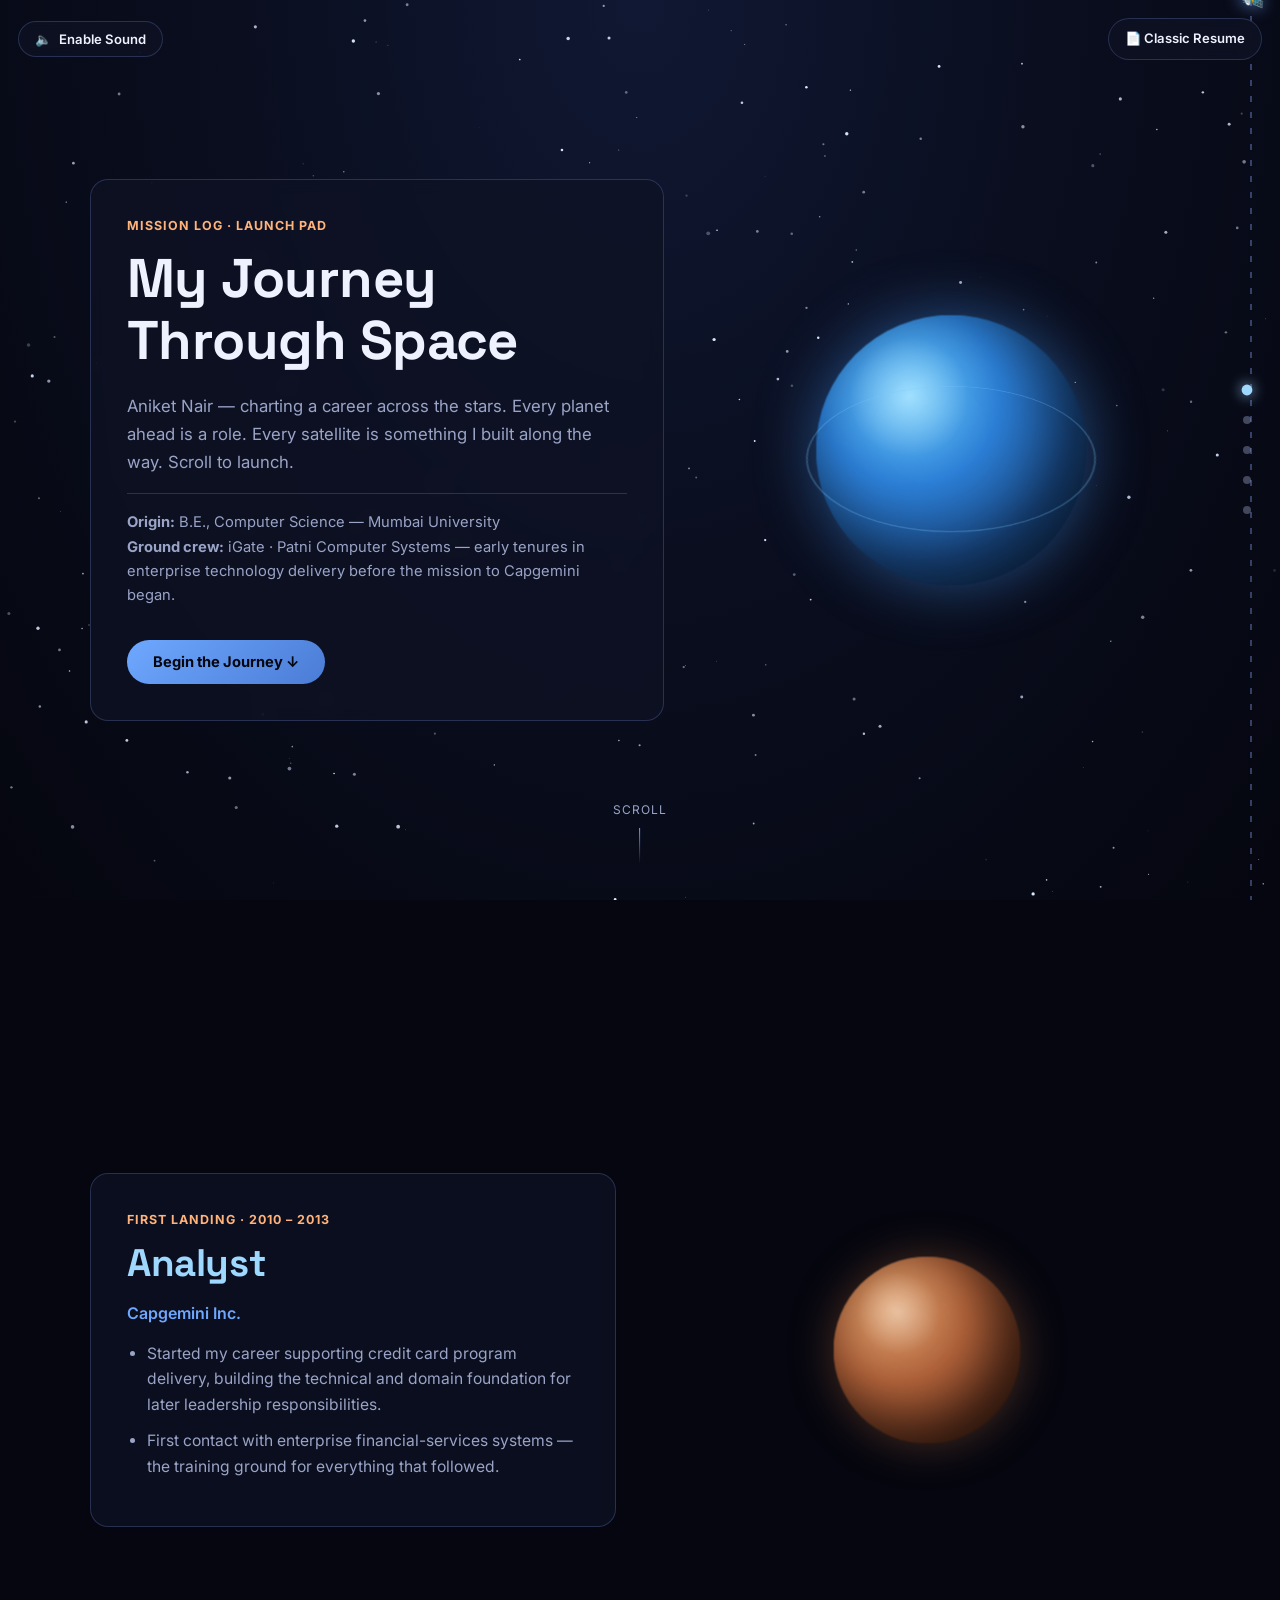
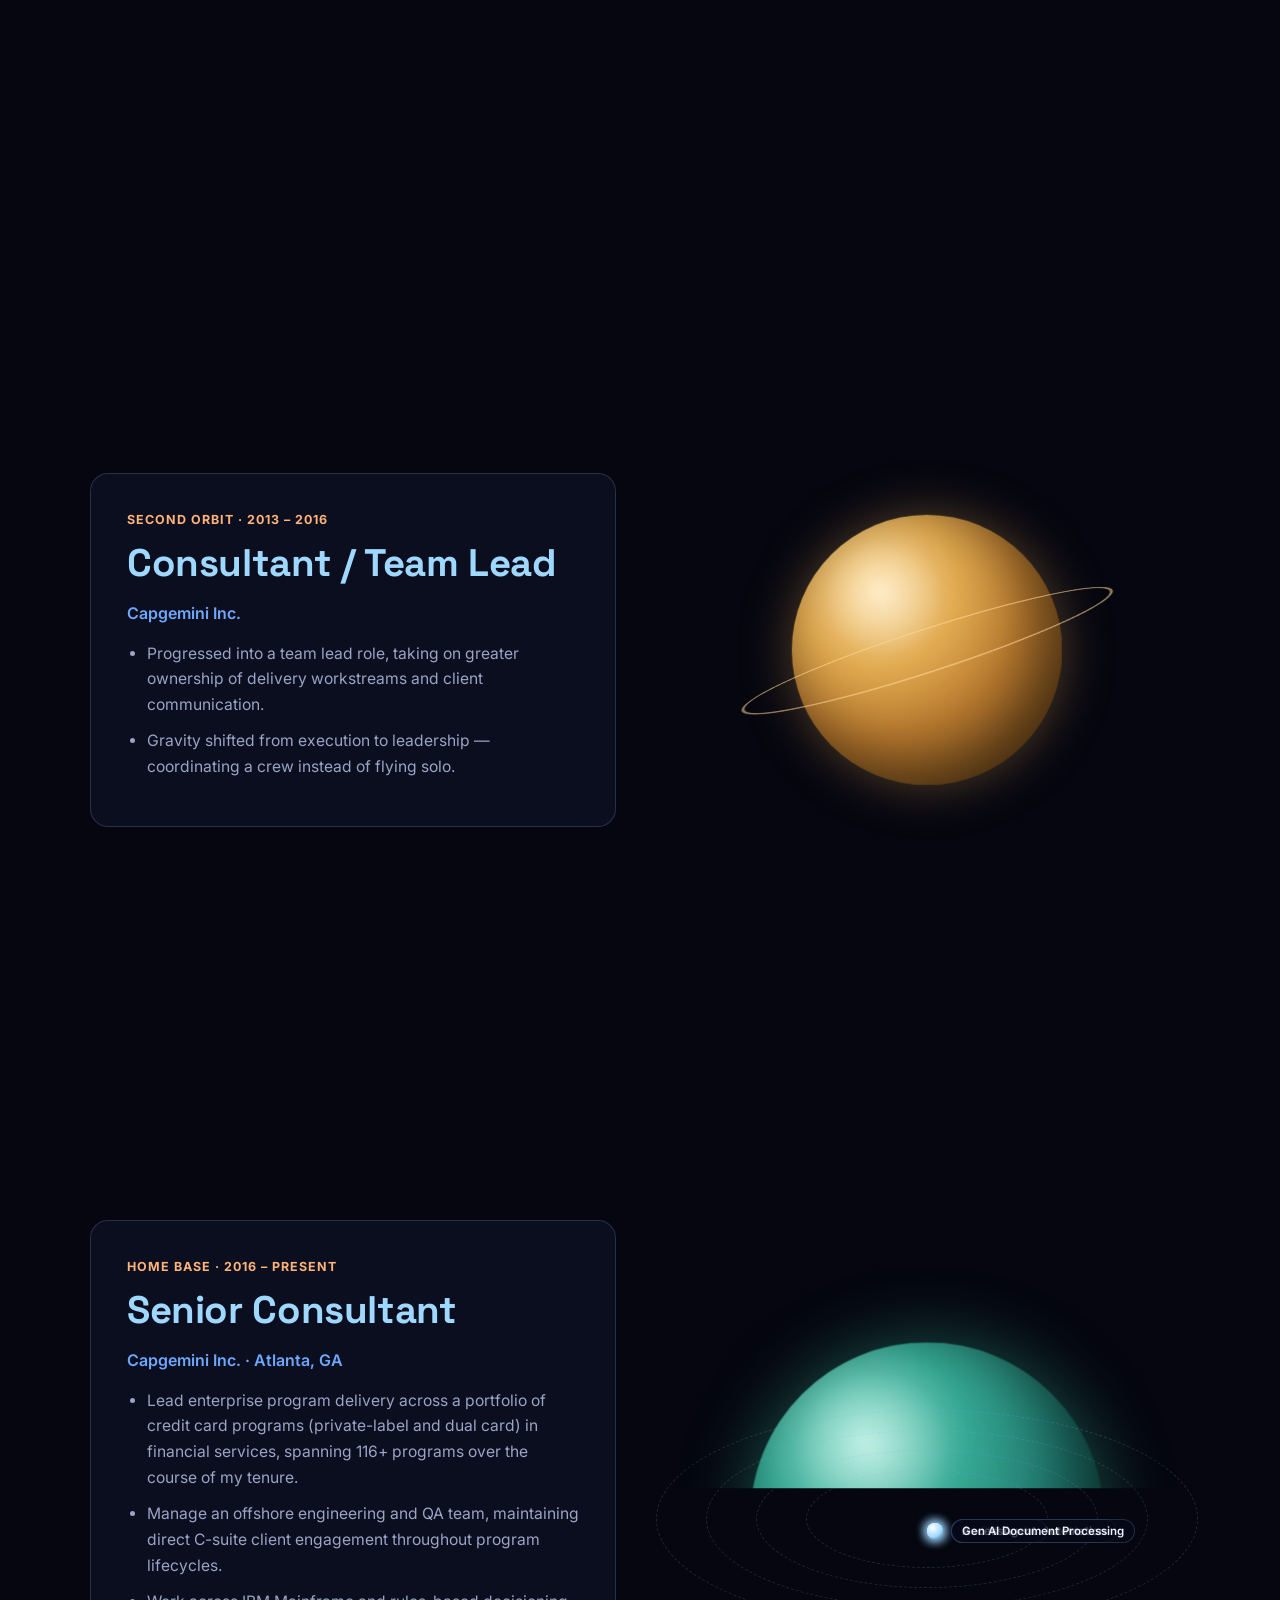
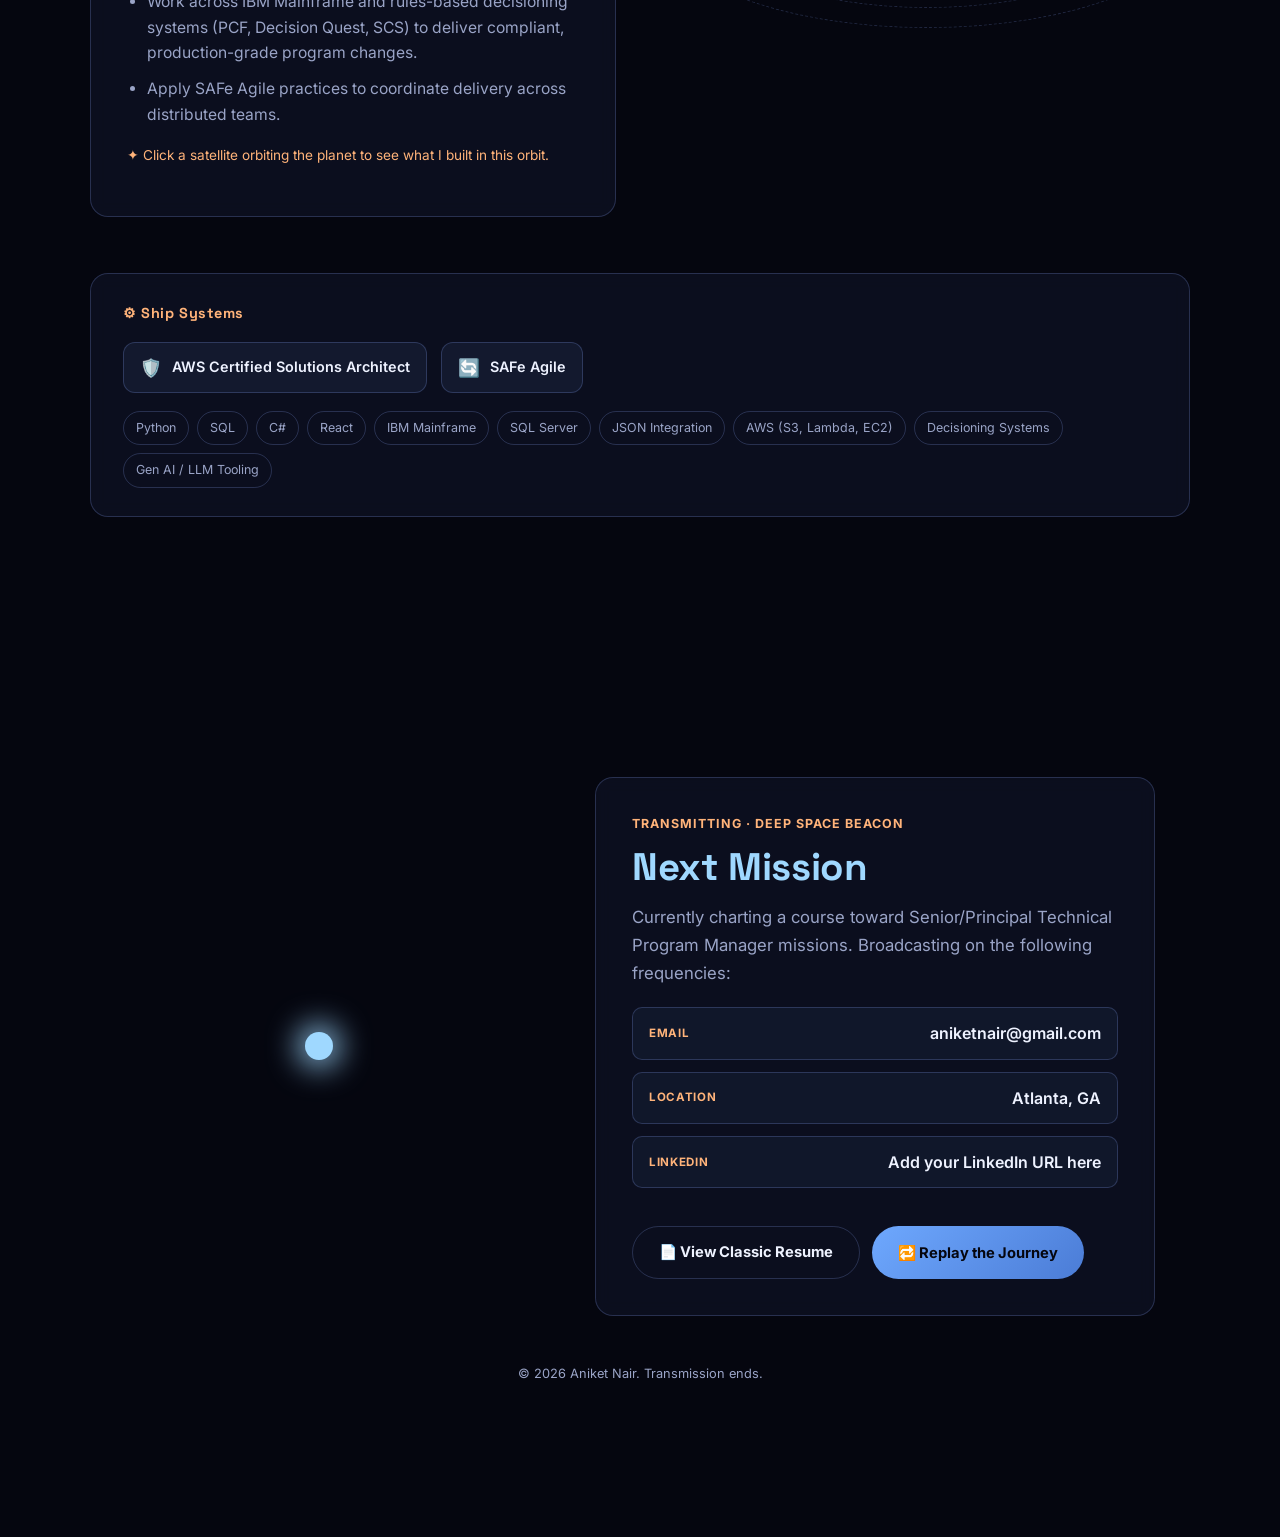
==== index.html @ 4efb464c "Initial commit: career website (space journey + classic resume)" ====
<!doctype html>
<html lang="en">
<head>
  <meta charset="UTF-8" />
  <meta name="viewport" content="width=device-width, initial-scale=1.0" />
  <title>Aniket Nair — A Journey Through Space</title>
  <meta name="description" content="Aniket Nair's career, told as a journey through space — Earth to Senior Consultant, with career highlights as orbiting satellites." />
  <link rel="preconnect" href="https://fonts.googleapis.com" />
  <link rel="preconnect" href="https://fonts.gstatic.com" crossorigin />
  <link href="https://fonts.googleapis.com/css2?family=Space+Grotesk:wght@400;500;600;700&family=Inter:wght@400;500;600&display=swap" rel="stylesheet" />
  <link rel="stylesheet" href="css/space.css" />
</head>
<body>

  <canvas id="starfield" aria-hidden="true"></canvas>
  <div class="flight-path" aria-hidden="true">
    <div class="flight-path-line"></div>
    <div class="flight-ship" id="flightShip">🛰️</div>
  </div>

  <div class="hud">
    <button id="soundToggle" class="hud-btn" aria-pressed="false" type="button">
      <span class="hud-btn-icon">🔈</span><span class="hud-btn-label">Enable Sound</span>
    </button>
    <a href="resume.html" class="hud-btn hud-link">📄 Classic Resume</a>
  </div>

  <nav class="dot-nav" id="dotNav" aria-label="Jump to chapter">
    <a href="#hero" data-target="hero" class="dot-link active" aria-label="Launch Pad"><span></span></a>
    <a href="#planet-analyst" data-target="planet-analyst" class="dot-link" aria-label="Analyst"><span></span></a>
    <a href="#planet-consultant" data-target="planet-consultant" class="dot-link" aria-label="Consultant / Team Lead"><span></span></a>
    <a href="#planet-senior" data-target="planet-senior" class="dot-link" aria-label="Senior Consultant"><span></span></a>
    <a href="#beacon" data-target="beacon" class="dot-link" aria-label="Contact"><span></span></a>
  </nav>

  <main>

    <!-- ===================== HERO / EARTH ===================== -->
    <section class="chapter chapter-hero" id="hero" data-planet="hero">
      <div class="chapter-inner">
        <div class="content-card">
          <p class="chapter-eyebrow">Mission Log · Launch Pad</p>
          <h1>My Journey Through Space</h1>
          <p class="chapter-lede">
            Aniket Nair — charting a career across the stars. Every planet ahead is a role.
            Every satellite is something I built along the way. Scroll to launch.
          </p>
          <p class="chapter-detail">
            <strong>Origin:</strong> B.E., Computer Science — Mumbai University<br />
            <strong>Ground crew:</strong> iGate · Patni Computer Systems — early tenures in
            enterprise technology delivery before the mission to Capgemini began.
          </p>
          <button class="btn-launch" id="launchBtn" type="button">Begin the Journey ↓</button>
        </div>
        <div class="planet-system planet-system-earth">
          <div class="planet-3d">
            <div class="planet planet-earth" data-title="Earth — Mission Start" data-meta="B.E. Computer Science · Mumbai University" data-desc="Ground crew: iGate and Patni Computer Systems — early tenures in enterprise technology delivery before the mission to Capgemini began.">
              <div class="planet-shine"></div>
            </div>
          </div>
          <div class="planet-ring planet-ring-atmo"></div>
        </div>
      </div>
      <div class="scroll-cue" aria-hidden="true">
        <span>Scroll</span>
        <div class="scroll-cue-line"></div>
      </div>
    </section>

    <!-- ===================== PLANET: ANALYST ===================== -->
    <section class="chapter" id="planet-analyst" data-planet="planet-analyst">
      <div class="chapter-inner">
        <div class="content-card">
          <p class="chapter-eyebrow">First Landing · 2010 – 2013</p>
          <h2>Analyst</h2>
          <p class="chapter-org">Capgemini Inc.</p>
          <ul class="chapter-list">
            <li>Started my career supporting credit card program delivery, building the technical and domain foundation for later leadership responsibilities.</li>
            <li>First contact with enterprise financial-services systems — the training ground for everything that followed.</li>
          </ul>
        </div>
        <div class="planet-system planet-system-sm">
          <div class="planet-3d">
            <div class="planet planet-rocky" data-title="Analyst" data-meta="Capgemini Inc. · 2010 – 2013" data-desc="Started my career supporting credit card program delivery, building the technical and domain foundation for later leadership responsibilities.">
              <div class="planet-shine"></div>
            </div>
          </div>
        </div>
      </div>
    </section>

    <!-- ===================== PLANET: CONSULTANT / TEAM LEAD ===================== -->
    <section class="chapter" id="planet-consultant" data-planet="planet-consultant">
      <div class="chapter-inner">
        <div class="content-card">
          <p class="chapter-eyebrow">Second Orbit · 2013 – 2016</p>
          <h2>Consultant / Team Lead</h2>
          <p class="chapter-org">Capgemini Inc.</p>
          <ul class="chapter-list">
            <li>Progressed into a team lead role, taking on greater ownership of delivery workstreams and client communication.</li>
            <li>Gravity shifted from execution to leadership — coordinating a crew instead of flying solo.</li>
          </ul>
        </div>
        <div class="planet-system">
          <div class="planet-3d">
            <div class="planet planet-banded" data-title="Consultant / Team Lead" data-meta="Capgemini Inc. · 2013 – 2016" data-desc="Progressed into a team lead role, taking on greater ownership of delivery workstreams and client communication.">
              <div class="planet-shine"></div>
            </div>
          </div>
          <div class="planet-ring planet-ring-tilted"></div>
        </div>
      </div>
    </section>

    <!-- ===================== PLANET: SENIOR CONSULTANT (+ satellites) ===================== -->
    <section class="chapter chapter-senior" id="planet-senior" data-planet="planet-senior">
      <div class="chapter-inner">
        <div class="content-card">
          <p class="chapter-eyebrow">Home Base · 2016 – Present</p>
          <h2>Senior Consultant</h2>
          <p class="chapter-org">Capgemini Inc. · Atlanta, GA</p>
          <ul class="chapter-list">
            <li>Lead enterprise program delivery across a portfolio of credit card programs (private-label and dual card) in financial services, spanning 116+ programs over the course of my tenure.</li>
            <li>Manage an offshore engineering and QA team, maintaining direct C-suite client engagement throughout program lifecycles.</li>
            <li>Work across IBM Mainframe and rules-based decisioning systems (PCF, Decision Quest, SCS) to deliver compliant, production-grade program changes.</li>
            <li>Apply SAFe Agile practices to coordinate delivery across distributed teams.</li>
          </ul>
          <p class="chapter-hint">✦ Click a satellite orbiting the planet to see what I built in this orbit.</p>
        </div>
        <div class="planet-system planet-system-lg" id="seniorSystem">
          <div class="planet-3d">
            <div class="planet planet-home" data-title="Senior Consultant" data-meta="Capgemini Inc. · Atlanta, GA · 2016 – Present" data-desc="Lead enterprise program delivery across 116+ credit card programs, manage an offshore engineering and QA team with direct C-suite engagement, and apply SAFe Agile practices across distributed teams.">
              <div class="planet-shine"></div>
            </div>
          </div>

          <div class="orbit-ring" style="--radius:120px; --duration:20s; --delay:0s;">
            <button class="satellite" type="button" data-title="Statement Content Hub" data-meta="React · C# · SQL Server" data-desc="Full-stack web application that replaced Excel-based statement content workflows, integrating with FirstData Decision Quest and PCS via a JSON data pipeline.">
              <span class="satellite-counter">
                <span class="satellite-dot"></span>
                <span class="satellite-label">Statement Content Hub</span>
              </span>
            </button>
          </div>

          <div class="orbit-ring" style="--radius:170px; --duration:28s; --delay:-7s;">
            <button class="satellite" type="button" data-title="Audit Process Automation" data-meta="C# · Scheduler · Fiserv UNIX" data-desc="Server application with an automated scheduler that pulls files from a Fiserv UNIX server, replacing 2–3 hours of manual audit reporting per cycle.">
              <span class="satellite-counter">
                <span class="satellite-dot"></span>
                <span class="satellite-label">Audit Process Automation</span>
              </span>
            </button>
          </div>

          <div class="orbit-ring" style="--radius:220px; --duration:34s; --delay:-14s;">
            <button class="satellite" type="button" data-title="AccessAgent" data-meta="React · Claude API" data-desc="AI-powered IT access request ticketing agent that integrates the Claude API for automated risk assessment and natural-language ticket queries.">
              <span class="satellite-counter">
                <span class="satellite-dot"></span>
                <span class="satellite-label">AccessAgent</span>
              </span>
            </button>
          </div>

          <div class="orbit-ring" style="--radius:270px; --duration:42s; --delay:-21s;">
            <button class="satellite" type="button" data-title="Gen AI Document Processing Initiative" data-meta="LLM Tooling · RAG" data-desc="Applied Gen AI/LLM tooling to unstructured document processing for cardholder statements and communications — exploring spending insights, personalized outreach, and RAG-based dispute resolution.">
              <span class="satellite-counter">
                <span class="satellite-dot"></span>
                <span class="satellite-label">Gen AI Document Processing</span>
              </span>
            </button>
          </div>
        </div>
      </div>

      <div class="ship-systems">
        <p class="ship-systems-title">⚙ Ship Systems</p>
        <div class="ship-systems-grid">
          <div class="ship-badge">
            <span class="ship-badge-icon">🛡️</span>
            <span>AWS Certified Solutions Architect</span>
          </div>
          <div class="ship-badge">
            <span class="ship-badge-icon">🔄</span>
            <span>SAFe Agile</span>
          </div>
        </div>
        <div class="ship-tags">
          <span class="ship-tag">Python</span>
          <span class="ship-tag">SQL</span>
          <span class="ship-tag">C#</span>
          <span class="ship-tag">React</span>
          <span class="ship-tag">IBM Mainframe</span>
          <span class="ship-tag">SQL Server</span>
          <span class="ship-tag">JSON Integration</span>
          <span class="ship-tag">AWS (S3, Lambda, EC2)</span>
          <span class="ship-tag">Decisioning Systems</span>
          <span class="ship-tag">Gen AI / LLM Tooling</span>
        </div>
      </div>
    </section>

    <!-- ===================== BEACON / CONTACT ===================== -->
    <section class="chapter chapter-beacon" id="beacon" data-planet="beacon">
      <div class="chapter-inner chapter-inner-beacon">
        <div class="beacon-visual" aria-hidden="true">
          <div class="beacon-core"></div>
          <div class="beacon-ring beacon-ring-1"></div>
          <div class="beacon-ring beacon-ring-2"></div>
          <div class="beacon-ring beacon-ring-3"></div>
        </div>
        <div class="content-card content-card-beacon">
          <p class="chapter-eyebrow">Transmitting · Deep Space Beacon</p>
          <h2>Next Mission</h2>
          <p class="chapter-lede">
            Currently charting a course toward Senior/Principal Technical Program Manager
            missions. Broadcasting on the following frequencies:
          </p>
          <div class="beacon-links">
            <a class="beacon-link" href="mailto:aniketnair@gmail.com">
              <span class="beacon-link-label">Email</span>
              <span class="beacon-link-value">aniketnair@gmail.com</span>
            </a>
            <div class="beacon-link">
              <span class="beacon-link-label">Location</span>
              <span class="beacon-link-value">Atlanta, GA</span>
            </div>
            <div class="beacon-link">
              <span class="beacon-link-label">LinkedIn</span>
              <span class="beacon-link-value">Add your LinkedIn URL here</span>
            </div>
          </div>
          <div class="beacon-actions">
            <a class="btn-launch btn-launch-outline" href="resume.html">📄 View Classic Resume</a>
            <button class="btn-launch" id="replayBtn" type="button">🔁 Replay the Journey</button>
          </div>
        </div>
      </div>
      <p class="mission-footer">&copy; 2026 Aniket Nair. Transmission ends.</p>
    </section>

  </main>

  <!-- ===================== DETAIL PANEL ===================== -->
  <div class="detail-modal" id="detailModal" hidden>
    <div class="detail-panel" role="dialog" aria-modal="true" aria-labelledby="detailTitle">
      <button class="detail-close" id="detailClose" type="button" aria-label="Close">✕</button>
      <p class="detail-meta" id="detailMeta"></p>
      <h3 id="detailTitle"></h3>
      <p id="detailDesc"></p>
    </div>
  </div>

  <script src="js/space.js"></script>
</body>
</html>
---- css/space.css ----
/* ============================================================
   Aniket Nair — A Journey Through Space
   ============================================================ */

:root {
  --space-black: #05060f;
  --space-navy: #0a0e1f;
  --panel-bg: rgba(14, 18, 36, 0.72);
  --panel-border: rgba(140, 170, 255, 0.22);
  --ink: #eef2ff;
  --muted: #9aa4c7;
  --accent: #6ea8fe;
  --accent-bright: #9fd8ff;
  --accent-warm: #ffb37a;
  --font-display: "Space Grotesk", "Inter", -apple-system, sans-serif;
  --font-body: "Inter", -apple-system, sans-serif;
}

* {
  box-sizing: border-box;
}

html {
  scroll-behavior: smooth;
}

body {
  margin: 0;
  background: var(--space-black);
  color: var(--ink);
  font-family: var(--font-body);
  line-height: 1.65;
  overflow-x: hidden;
}

h1, h2, h3 {
  font-family: var(--font-display);
  margin: 0 0 0.4em;
  line-height: 1.15;
  letter-spacing: -0.01em;
}

h1 {
  font-size: clamp(2.1rem, 5vw, 3.4rem);
}

h2 {
  font-size: clamp(1.7rem, 4vw, 2.4rem);
  color: var(--accent-bright);
}

p {
  margin: 0 0 1em;
}

a {
  color: var(--accent-bright);
}

button {
  font-family: inherit;
}

/* ---------- Starfield (fixed, behind everything) ---------- */

#starfield {
  position: fixed;
  inset: 0;
  width: 100%;
  height: 100%;
  z-index: 0;
  background: radial-gradient(ellipse at 50% 0%, #101833 0%, var(--space-navy) 45%, var(--space-black) 100%);
}

/* ---------- Flight path ---------- */

.flight-path {
  position: absolute;
  top: 0;
  right: 28px;
  width: 2px;
  height: 100%;
  z-index: 1;
  pointer-events: none;
}

.flight-path-line {
  position: absolute;
  top: 0;
  left: 0;
  width: 2px;
  height: 100%;
  background: repeating-linear-gradient(
    to bottom,
    rgba(140, 170, 255, 0.35) 0,
    rgba(140, 170, 255, 0.35) 6px,
    transparent 6px,
    transparent 16px
  );
}

.flight-ship {
  position: absolute;
  left: 50%;
  top: 0;
  transform: translate(-50%, -50%);
  font-size: 1.3rem;
  filter: drop-shadow(0 0 8px rgba(110, 168, 254, 0.8));
  transition: top 0.1s linear;
}

@media (max-width: 900px) {
  .flight-path {
    display: none;
  }
}

/* ---------- HUD ---------- */

.hud {
  position: fixed;
  top: 18px;
  left: 18px;
  right: 18px;
  z-index: 40;
  display: flex;
  justify-content: space-between;
  align-items: center;
  pointer-events: none;
}

.hud-btn {
  pointer-events: auto;
  display: inline-flex;
  align-items: center;
  gap: 8px;
  background: var(--panel-bg);
  border: 1px solid var(--panel-border);
  backdrop-filter: blur(6px);
  color: var(--ink);
  font-size: 0.82rem;
  font-weight: 600;
  padding: 9px 16px;
  border-radius: 999px;
  cursor: pointer;
  text-decoration: none;
  transition: border-color 0.2s ease, transform 0.2s ease;
}

.hud-btn:hover {
  border-color: var(--accent);
  transform: translateY(-1px);
  color: var(--ink);
}

.hud-btn[aria-pressed="true"] .hud-btn-icon::before {
  content: "🔊";
}

/* ---------- Dot navigation ---------- */

.dot-nav {
  position: fixed;
  right: 26px;
  top: 50%;
  transform: translateY(-50%);
  z-index: 40;
  display: flex;
  flex-direction: column;
  gap: 16px;
}

.dot-link {
  width: 14px;
  height: 14px;
  display: block;
  position: relative;
}

.dot-link span {
  position: absolute;
  inset: 3px;
  border-radius: 50%;
  background: rgba(154, 164, 199, 0.4);
  transition: background 0.25s ease, transform 0.25s ease;
}

.dot-link:hover span {
  background: var(--accent-bright);
}

.dot-link.active span {
  background: var(--accent-bright);
  transform: scale(1.35);
  box-shadow: 0 0 10px var(--accent-bright);
}

@media (max-width: 900px) {
  .dot-nav {
    right: 10px;
    gap: 12px;
  }
}

/* ---------- Chapters ---------- */

main {
  position: relative;
  z-index: 2;
}

.chapter {
  min-height: 100vh;
  display: flex;
  flex-direction: column;
  align-items: center;
  justify-content: center;
  padding: 120px 24px;
  position: relative;
}

.chapter-inner {
  max-width: 1100px;
  width: 100%;
  display: grid;
  grid-template-columns: 1fr 1fr;
  gap: 48px;
  align-items: center;
  perspective: 1400px;
}

.chapter-hero .chapter-inner {
  grid-template-columns: 1.2fr 1fr;
}

.content-card {
  background: var(--panel-bg);
  border: 1px solid var(--panel-border);
  border-radius: 18px;
  padding: 36px;
  backdrop-filter: blur(8px);
  opacity: 0;
  transform: translateY(28px) rotateX(-8deg) translateZ(-40px);
  transform-origin: bottom center;
  transition: opacity 0.9s ease, transform 0.9s ease;
  will-change: transform;
}

.chapter.in-view .content-card {
  opacity: 1;
  transform: translateY(0) rotateX(0deg) translateZ(0);
}

.chapter-eyebrow {
  color: var(--accent-warm);
  font-weight: 700;
  font-size: 0.78rem;
  letter-spacing: 0.08em;
  text-transform: uppercase;
  margin-bottom: 10px;
}

.chapter-lede {
  color: var(--muted);
  font-size: 1.05rem;
}

.chapter-detail {
  color: var(--muted);
  font-size: 0.92rem;
  border-top: 1px solid var(--panel-border);
  padding-top: 16px;
  margin-top: 4px;
}

.chapter-org {
  color: var(--accent);
  font-weight: 600;
  margin-bottom: 14px;
}

.chapter-list {
  margin: 0;
  padding-left: 20px;
  color: var(--muted);
}

.chapter-list li {
  margin-bottom: 10px;
  font-size: 0.98rem;
}

.chapter-hint {
  margin-top: 16px;
  font-size: 0.85rem;
  color: var(--accent-warm);
}

.btn-launch {
  display: inline-block;
  margin-top: 18px;
  background: linear-gradient(135deg, var(--accent) 0%, #4b7cd6 100%);
  color: #05060f;
  font-weight: 700;
  font-size: 0.92rem;
  border: none;
  padding: 13px 26px;
  border-radius: 999px;
  cursor: pointer;
  text-decoration: none;
  transition: transform 0.2s ease, box-shadow 0.2s ease;
}

.btn-launch:hover {
  transform: translateY(-2px);
  box-shadow: 0 10px 24px rgba(110, 168, 254, 0.35);
  color: #05060f;
}

.btn-launch-outline {
  background: transparent;
  color: var(--ink);
  border: 1px solid var(--panel-border);
}

/* ---------- Scroll cue ---------- */

.scroll-cue {
  position: absolute;
  bottom: 36px;
  left: 50%;
  transform: translateX(-50%);
  display: flex;
  flex-direction: column;
  align-items: center;
  gap: 8px;
  color: var(--muted);
  font-size: 0.75rem;
  letter-spacing: 0.08em;
  text-transform: uppercase;
}

.scroll-cue-line {
  width: 1px;
  height: 36px;
  background: linear-gradient(to bottom, var(--accent), transparent);
  animation: scroll-pulse 1.8s ease-in-out infinite;
}

@keyframes scroll-pulse {
  0%, 100% { opacity: 0.3; transform: scaleY(0.6); }
  50% { opacity: 1; transform: scaleY(1); }
}

/* ---------- Planets ---------- */

.planet-system {
  position: relative;
  width: 260px;
  height: 260px;
  margin: 0 auto;
  perspective: 1000px;
}

.planet-system-sm {
  width: 180px;
  height: 180px;
}

.planet-system-lg {
  width: 340px;
  height: 340px;
}

.planet-3d {
  position: absolute;
  inset: 0;
  z-index: 0;
  transform-style: preserve-3d;
  animation: planet-wobble 10s ease-in-out infinite;
}

@keyframes planet-wobble {
  0%   { transform: rotateY(-14deg) rotateX(5deg); }
  50%  { transform: rotateY(14deg) rotateX(-5deg); }
  100% { transform: rotateY(-14deg) rotateX(5deg); }
}

.planet {
  position: absolute;
  inset: 0;
  border-radius: 50%;
  cursor: pointer;
  overflow: hidden;
  background-repeat: no-repeat;
  animation: planet-spin 50s linear infinite;
  transition: transform 0.4s ease, box-shadow 0.4s ease;
}

.chapter.in-view .planet {
  transform: scale(1.04);
}

.planet:hover {
  transform: scale(1.08) !important;
}

.planet-shine {
  position: absolute;
  top: 8%;
  left: 12%;
  width: 45%;
  height: 45%;
  border-radius: 50%;
  background: radial-gradient(circle, rgba(255, 255, 255, 0.35), transparent 70%);
  pointer-events: none;
  animation: shine-drift 10s ease-in-out infinite;
}

@keyframes shine-drift {
  0%, 100% { top: 8%; left: 12%; opacity: 0.9; }
  50%      { top: 15%; left: 26%; opacity: 0.55; }
}

@keyframes planet-spin {
  from { background-position: 0% 0%; }
  to   { background-position: 200% 0%; }
}

.planet-earth {
  background: radial-gradient(circle at 35% 30%, #6fd0ff 0%, #2c7fd6 35%, #1a4a86 65%, #0d2748 100%),
    repeating-linear-gradient(100deg, rgba(255, 255, 255, 0.12) 0 14px, transparent 14px 46px);
  background-size: 100% 100%, 260% 100%;
  box-shadow: 0 0 60px rgba(70, 160, 255, 0.45), inset -20px -20px 60px rgba(0, 0, 0, 0.5);
}

.planet-ring-atmo {
  position: absolute;
  inset: -14px;
  border-radius: 50%;
  border: 2px solid rgba(120, 200, 255, 0.25);
  pointer-events: none;
  transform: rotateX(60deg);
}

.planet-rocky {
  background: radial-gradient(circle at 32% 28%, #e0a370 0%, #b0623a 40%, #713a22 70%, #3a1c10 100%),
    repeating-linear-gradient(96deg, rgba(0, 0, 0, 0.16) 0 10px, transparent 10px 34px);
  background-size: 100% 100%, 260% 100%;
  box-shadow: 0 0 44px rgba(200, 120, 70, 0.35), inset -16px -16px 50px rgba(0, 0, 0, 0.55);
}

.planet-banded {
  background: radial-gradient(circle at 32% 28%, #ffe3ab 0%, #e0a94f 30%, #b97a2f 55%, #6b4419 100%),
    repeating-linear-gradient(90deg, rgba(255, 255, 255, 0.14) 0 12px, transparent 12px 40px);
  background-size: 100% 100%, 260% 100%;
  box-shadow: 0 0 50px rgba(230, 170, 90, 0.35), inset -18px -18px 55px rgba(0, 0, 0, 0.5);
}

.planet-ring-tilted {
  position: absolute;
  top: 50%;
  left: 50%;
  width: 150%;
  height: 34%;
  border: 3px solid rgba(255, 214, 150, 0.55);
  border-radius: 50%;
  transform: translate(-50%, -50%) rotate(-18deg) rotateX(60deg);
  pointer-events: none;
}

.planet-home {
  background: radial-gradient(circle at 32% 28%, #9fe8d8 0%, #35a893 30%, #1d6f66 60%, #0c3733 100%),
    repeating-linear-gradient(100deg, rgba(255, 255, 255, 0.1) 0 14px, transparent 14px 46px);
  background-size: 100% 100%, 260% 100%;
  box-shadow: 0 0 70px rgba(60, 200, 170, 0.4), inset -20px -20px 60px rgba(0, 0, 0, 0.5);
}

/* ---------- Orbits / satellites ---------- */

#seniorSystem {
  position: relative;
}

/* Each satellite traces a true tilted ellipse (x = r·cosθ, y = r·sinθ·0.4),
   viewed as if the orbital plane is inclined toward the camera — the
   satellite scales/dims/passes behind the planet (z-index) on the far
   side of the loop, the way a real orbit would look from this angle. */

.orbit-ring {
  position: absolute;
  top: 50%;
  left: 50%;
  width: 0;
  height: 0;
}

.orbit-ring::before {
  content: "";
  position: absolute;
  top: 0;
  left: 0;
  width: calc(var(--radius) * 2);
  height: calc(var(--radius) * 2 * 0.4);
  transform: translate(-50%, -50%);
  border: 1px dashed rgba(140, 170, 255, 0.2);
  border-radius: 50%;
  pointer-events: none;
}

.satellite {
  position: absolute;
  top: 0;
  left: 0;
  background: none;
  border: none;
  padding: 0;
  cursor: pointer;
  color: var(--ink);
  animation: satellite-orbit var(--duration) linear infinite;
  animation-delay: var(--delay);
}

.satellite-counter {
  display: flex;
  align-items: center;
  gap: 8px;
}

@keyframes satellite-orbit {
  0%     { transform: translate(calc(var(--radius) * 1),     calc(-50% + var(--radius) * 0))      scale(1);    z-index: 1;  opacity: 0.8; }
  8.33%  { transform: translate(calc(var(--radius) * 0.866), calc(-50% + var(--radius) * 0.2))    scale(1.16); z-index: 1;  opacity: 0.9; }
  16.67% { transform: translate(calc(var(--radius) * 0.5),   calc(-50% + var(--radius) * 0.346))  scale(1.3);  z-index: 1;  opacity: 1; }
  25%    { transform: translate(calc(var(--radius) * 0),     calc(-50% + var(--radius) * 0.4))    scale(1.35); z-index: 1;  opacity: 1; }
  33.33% { transform: translate(calc(var(--radius) * -0.5),  calc(-50% + var(--radius) * 0.346))  scale(1.3);  z-index: 1;  opacity: 1; }
  41.67% { transform: translate(calc(var(--radius) * -0.866),calc(-50% + var(--radius) * 0.2))    scale(1.16); z-index: 1;  opacity: 0.9; }
  50%    { transform: translate(calc(var(--radius) * -1),    calc(-50% + var(--radius) * 0))      scale(1);    z-index: -1; opacity: 0.78; }
  58.33% { transform: translate(calc(var(--radius) * -0.866),calc(-50% + var(--radius) * -0.2))   scale(0.82); z-index: -1; opacity: 0.62; }
  66.67% { transform: translate(calc(var(--radius) * -0.5),  calc(-50% + var(--radius) * -0.346)) scale(0.68); z-index: -1; opacity: 0.5; }
  75%    { transform: translate(calc(var(--radius) * 0),     calc(-50% + var(--radius) * -0.4))   scale(0.62); z-index: -1; opacity: 0.46; }
  83.33% { transform: translate(calc(var(--radius) * 0.5),   calc(-50% + var(--radius) * -0.346)) scale(0.68); z-index: -1; opacity: 0.5; }
  91.67% { transform: translate(calc(var(--radius) * 0.866), calc(-50% + var(--radius) * -0.2))   scale(0.82); z-index: -1; opacity: 0.62; }
  100%   { transform: translate(calc(var(--radius) * 1),     calc(-50% + var(--radius) * 0))      scale(1);    z-index: 1;  opacity: 0.8; }
}

.satellite-dot {
  width: 16px;
  height: 16px;
  border-radius: 50%;
  background: radial-gradient(circle at 35% 30%, #fff, var(--accent-bright) 60%, #2c5a8f 100%);
  box-shadow: 0 0 12px rgba(159, 216, 255, 0.8);
  flex-shrink: 0;
  transition: transform 0.2s ease;
}

.satellite:hover .satellite-dot {
  transform: scale(1.35);
}

.satellite-label {
  font-size: 0.72rem;
  font-weight: 600;
  white-space: nowrap;
  background: rgba(6, 10, 24, 0.72);
  padding: 4px 10px;
  border-radius: 999px;
  border: 1px solid var(--panel-border);
}

@media (max-width: 900px) {
  .planet-system-lg {
    width: 280px;
    height: 280px;
  }

  .satellite-label {
    display: none;
  }
}

/* ---------- Ship systems panel ---------- */

.ship-systems {
  max-width: 1100px;
  width: 100%;
  margin: 56px auto 0;
  background: var(--panel-bg);
  border: 1px solid var(--panel-border);
  border-radius: 18px;
  padding: 28px 32px;
  backdrop-filter: blur(8px);
}

.ship-systems-title {
  font-family: var(--font-display);
  color: var(--accent-warm);
  font-weight: 700;
  font-size: 0.9rem;
  letter-spacing: 0.04em;
  margin-bottom: 16px;
}

.ship-systems-grid {
  display: flex;
  flex-wrap: wrap;
  gap: 14px;
  margin-bottom: 18px;
}

.ship-badge {
  display: flex;
  align-items: center;
  gap: 10px;
  background: rgba(110, 168, 254, 0.08);
  border: 1px solid var(--panel-border);
  border-radius: 12px;
  padding: 10px 16px;
  font-weight: 600;
  font-size: 0.9rem;
}

.ship-badge-icon {
  font-size: 1.1rem;
}

.ship-tags {
  display: flex;
  flex-wrap: wrap;
  gap: 8px;
}

.ship-tag {
  font-size: 0.78rem;
  color: var(--muted);
  border: 1px solid var(--panel-border);
  border-radius: 999px;
  padding: 6px 12px;
}

/* ---------- Beacon / contact ---------- */

.chapter-inner-beacon {
  grid-template-columns: 1fr 1.3fr;
}

.beacon-visual {
  position: relative;
  width: 220px;
  height: 220px;
  margin: 0 auto;
  perspective: 600px;
}

.beacon-core {
  position: absolute;
  top: 50%;
  left: 50%;
  width: 28px;
  height: 28px;
  transform: translate(-50%, -50%);
  border-radius: 50%;
  background: var(--accent-bright);
  box-shadow: 0 0 30px 8px rgba(159, 216, 255, 0.8);
}

.beacon-ring {
  position: absolute;
  top: 50%;
  left: 50%;
  border: 2px solid rgba(159, 216, 255, 0.55);
  border-radius: 50%;
  transform: translate(-50%, -50%) rotateX(62deg);
  animation: beacon-pulse 3s ease-out infinite;
  opacity: 0;
}

.beacon-ring-1 { width: 80px; height: 80px; animation-delay: 0s; }
.beacon-ring-2 { width: 80px; height: 80px; animation-delay: 1s; }
.beacon-ring-3 { width: 80px; height: 80px; animation-delay: 2s; }

@keyframes beacon-pulse {
  0% { width: 40px; height: 40px; opacity: 0.9; }
  100% { width: 220px; height: 220px; opacity: 0; }
}

.content-card-beacon {
  max-width: 560px;
}

.beacon-links {
  display: flex;
  flex-direction: column;
  gap: 12px;
  margin: 20px 0;
}

.beacon-link {
  display: flex;
  justify-content: space-between;
  align-items: center;
  background: rgba(110, 168, 254, 0.06);
  border: 1px solid var(--panel-border);
  border-radius: 10px;
  padding: 12px 16px;
  text-decoration: none;
  color: var(--ink);
  flex-wrap: wrap;
  gap: 6px;
}

.beacon-link-label {
  color: var(--accent-warm);
  font-size: 0.72rem;
  text-transform: uppercase;
  letter-spacing: 0.06em;
  font-weight: 700;
}

.beacon-link-value {
  font-weight: 600;
}

.beacon-actions {
  display: flex;
  gap: 12px;
  flex-wrap: wrap;
}

.mission-footer {
  margin-top: 48px;
  color: var(--muted);
  font-size: 0.8rem;
  text-align: center;
}

/* ---------- Detail modal ---------- */

.detail-modal {
  position: fixed;
  inset: 0;
  z-index: 60;
  background: rgba(5, 6, 15, 0.72);
  backdrop-filter: blur(3px);
  display: flex;
  align-items: center;
  justify-content: center;
  padding: 24px;
}

.detail-modal[hidden] {
  display: none;
}

.detail-panel {
  position: relative;
  max-width: 480px;
  width: 100%;
  background: linear-gradient(160deg, rgba(20, 26, 50, 0.98), rgba(10, 14, 31, 0.98));
  border: 1px solid var(--panel-border);
  border-radius: 18px;
  padding: 32px;
  box-shadow: 0 20px 60px rgba(0, 0, 0, 0.5);
  animation: detail-in 0.25s ease;
}

@keyframes detail-in {
  from { opacity: 0; transform: scale(0.94) translateY(10px); }
  to { opacity: 1; transform: scale(1) translateY(0); }
}

.detail-close {
  position: absolute;
  top: 16px;
  right: 16px;
  background: none;
  border: none;
  color: var(--muted);
  font-size: 1.1rem;
  cursor: pointer;
}

.detail-close:hover {
  color: var(--ink);
}

.detail-meta {
  color: var(--accent);
  font-weight: 600;
  font-size: 0.85rem;
  margin-bottom: 6px;
}

.detail-panel h3 {
  margin-bottom: 12px;
}

.detail-panel p:last-child {
  color: var(--muted);
  margin-bottom: 0;
}

/* ---------- Responsive ---------- */

@media (max-width: 900px) {
  .chapter {
    padding: 100px 18px;
  }

  .chapter-inner,
  .chapter-hero .chapter-inner,
  .chapter-inner-beacon {
    grid-template-columns: 1fr;
  }

  .chapter-inner {
    text-align: left;
  }

  .planet-system {
    order: -1;
    margin-bottom: 16px;
  }

  .content-card {
    padding: 26px;
  }

  .hud-btn-label {
    display: none;
  }
}

@media (prefers-reduced-motion: reduce) {
  .planet,
  .planet-3d,
  .planet-shine,
  .scroll-cue-line,
  .beacon-ring {
    animation: none !important;
  }

  .satellite {
    animation: none !important;
    opacity: 1 !important;
    z-index: 1 !important;
  }

  /* spread the four satellites to distinct fixed points (right/bottom/left/top)
     instead of all landing on the same spot when the orbit animation is off */
  .orbit-ring:nth-of-type(1) .satellite { transform: translate(var(--radius), -50%) !important; }
  .orbit-ring:nth-of-type(2) .satellite { transform: translate(0, calc(-50% + var(--radius) * 0.4)) !important; }
  .orbit-ring:nth-of-type(3) .satellite { transform: translate(calc(var(--radius) * -1), -50%) !important; }
  .orbit-ring:nth-of-type(4) .satellite { transform: translate(0, calc(-50% - var(--radius) * 0.4)) !important; }
}
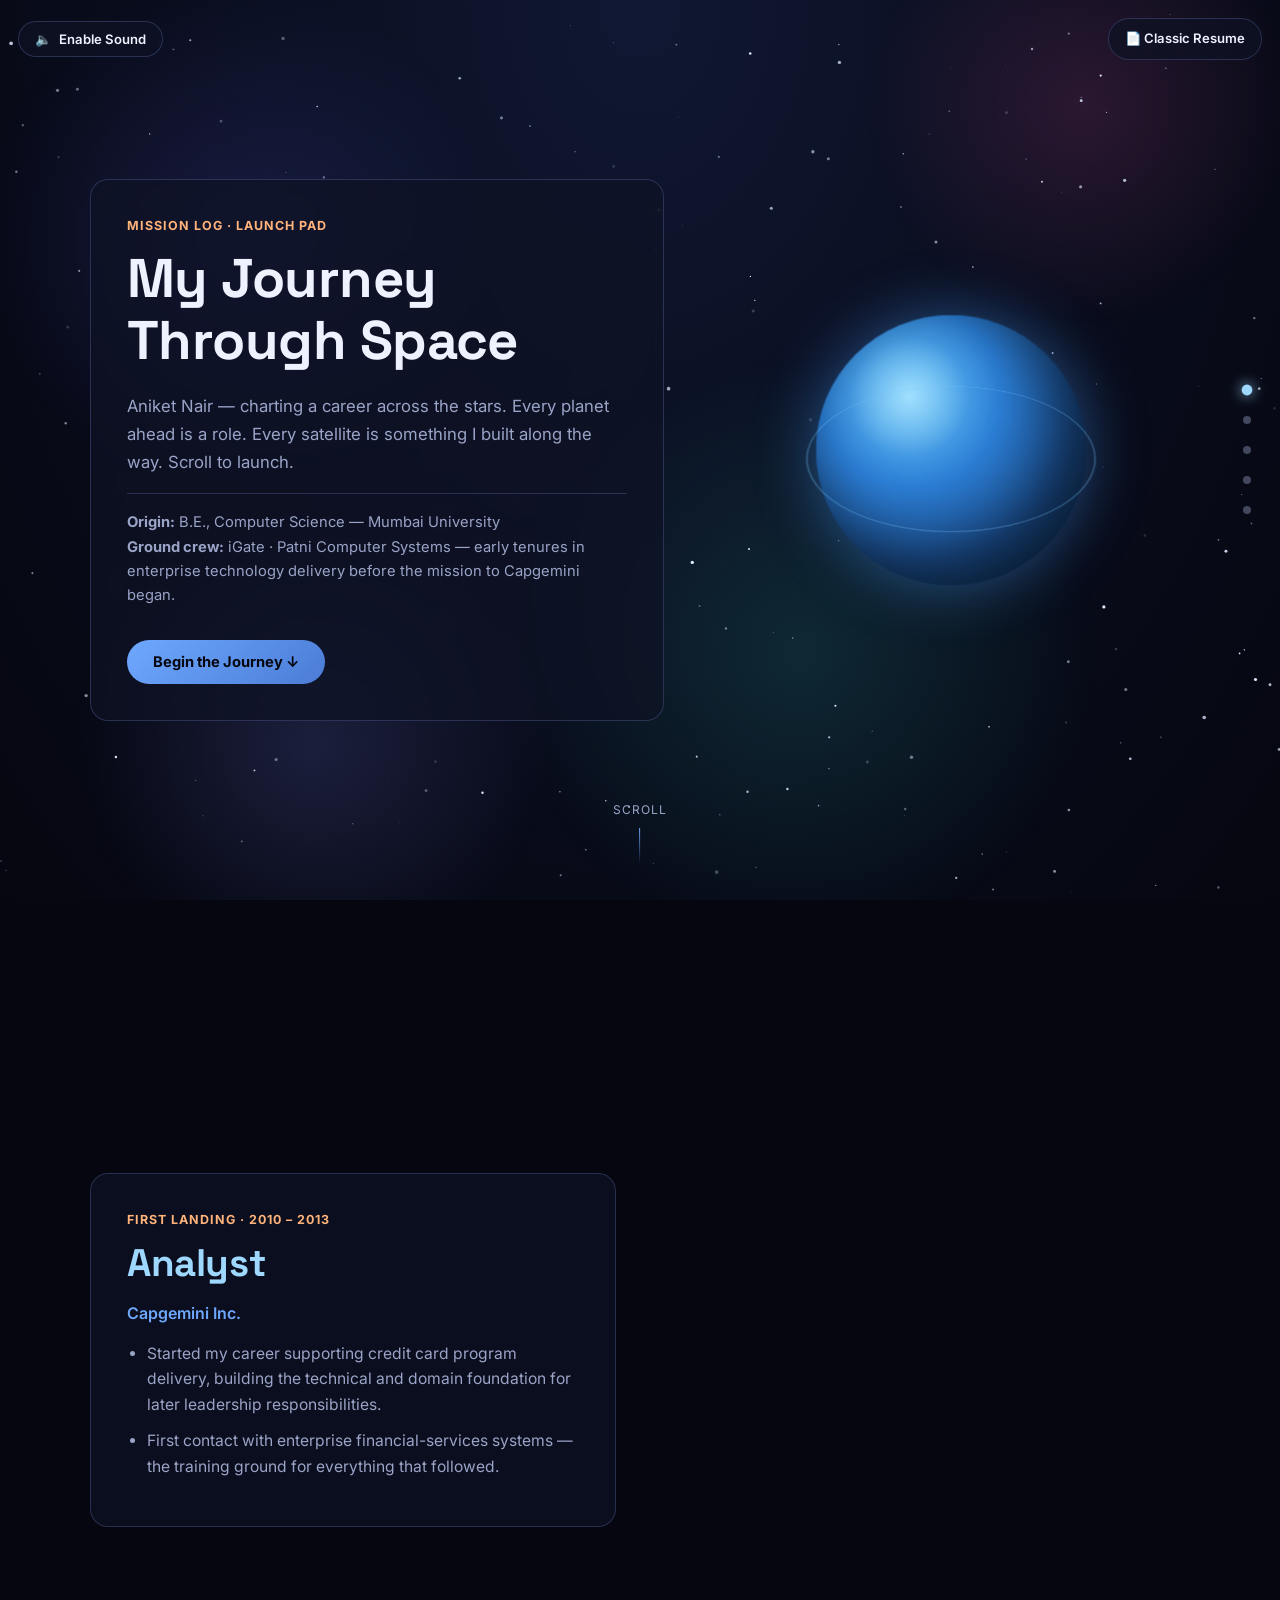
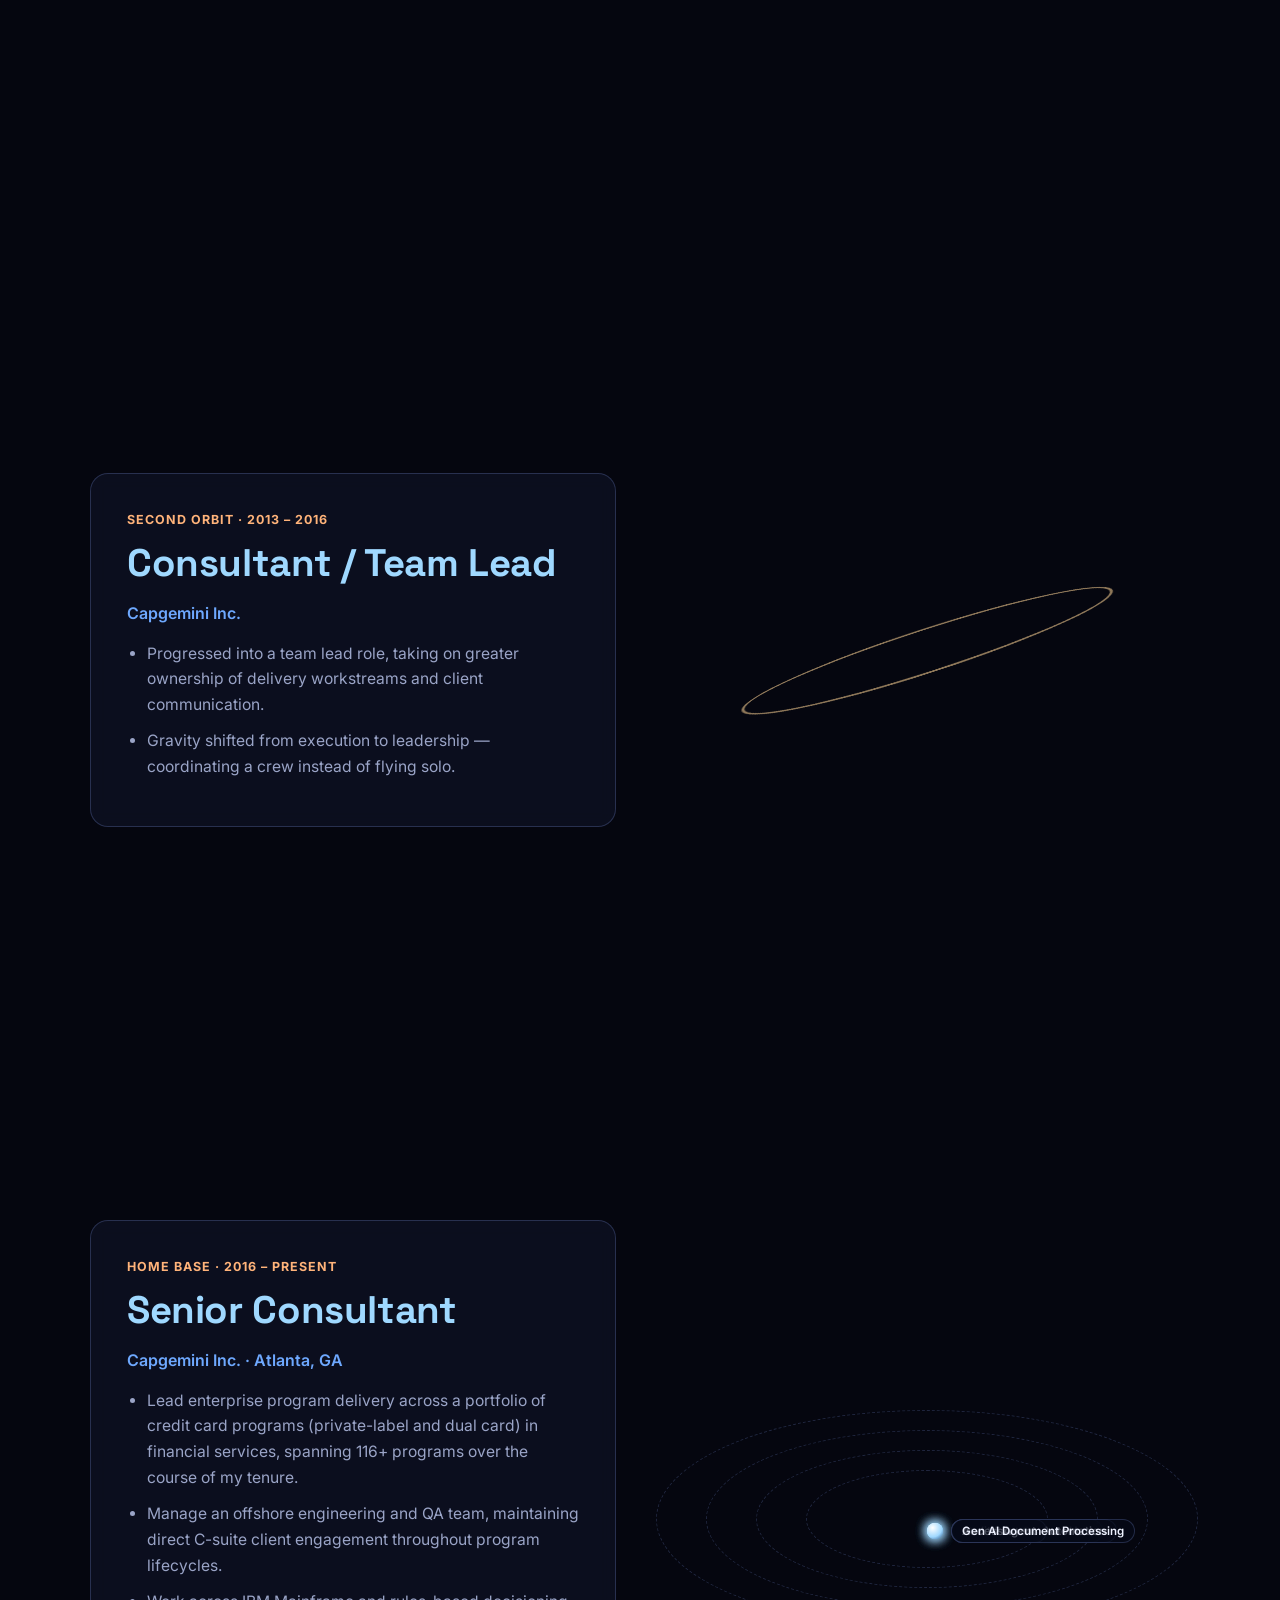
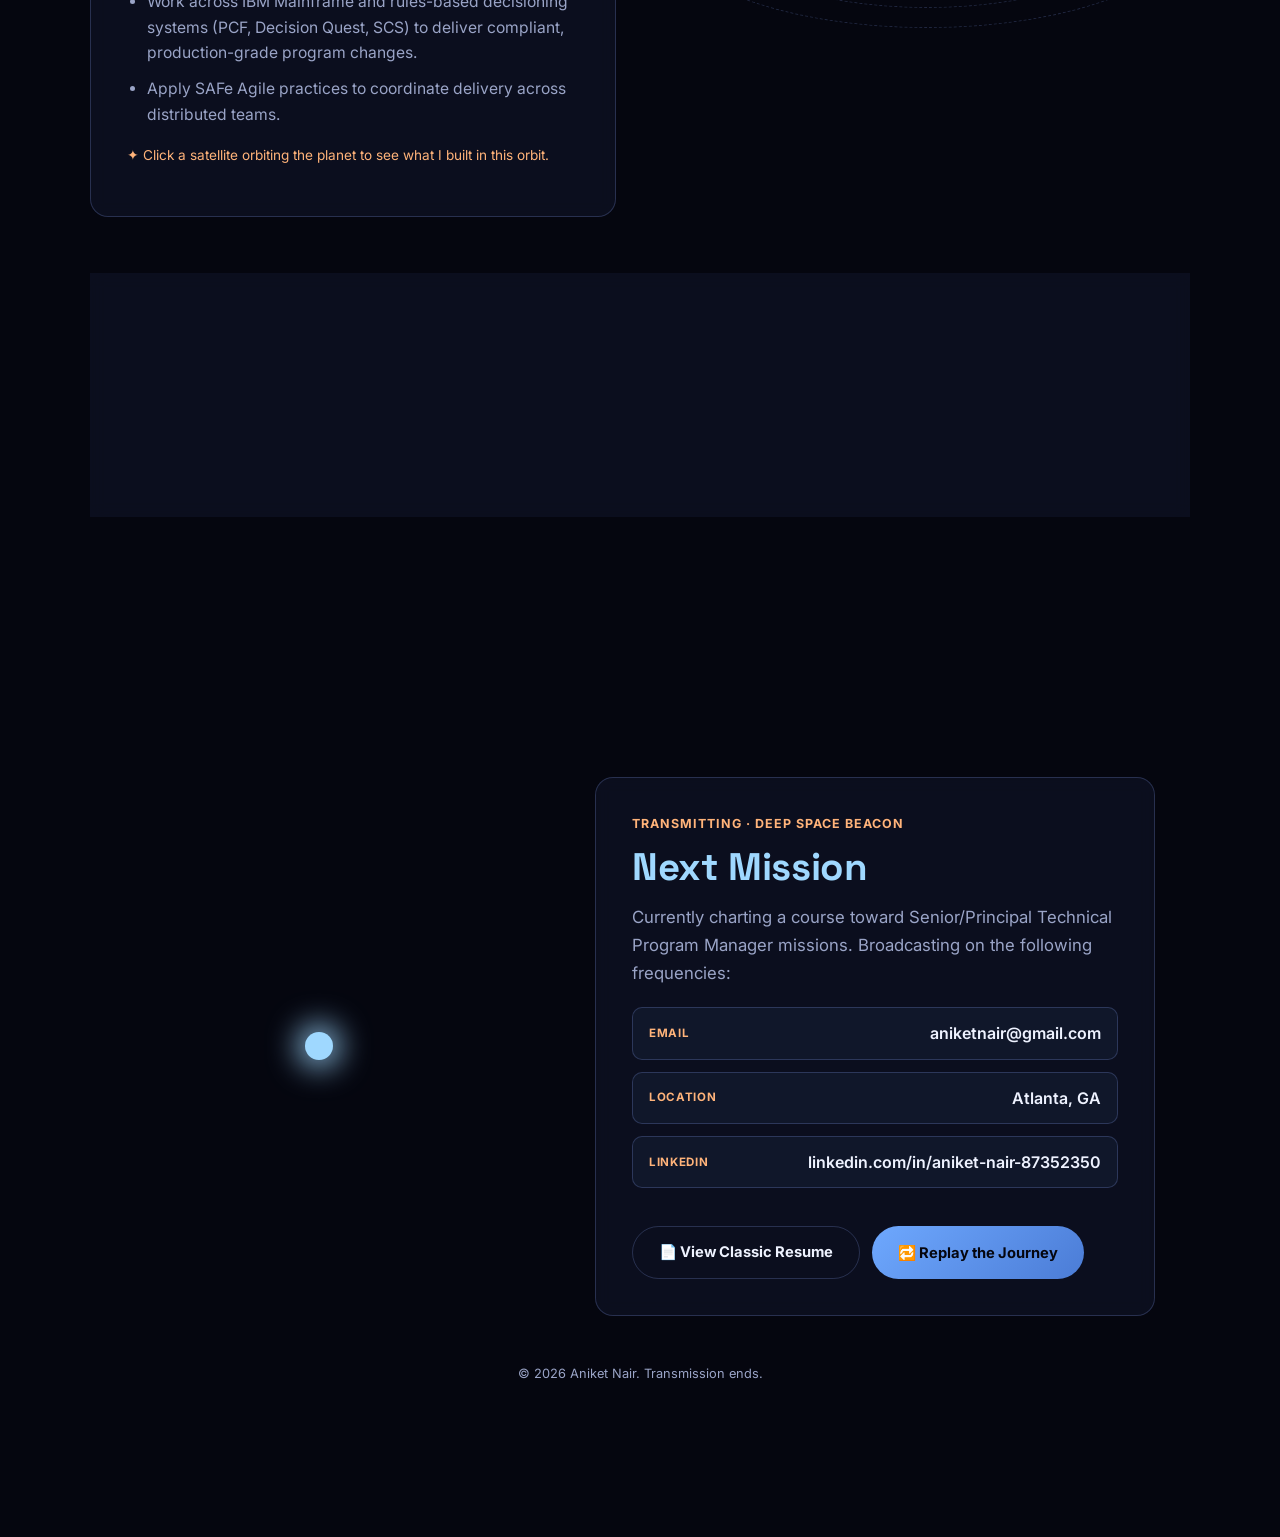
==== commit 159b386d: "Add LinkedIn link to contact page and space journey beacon" ====
--- a/index.html
+++ b/index.html
@@ -13,9 +13,25 @@
 <body>
 
   <canvas id="starfield" aria-hidden="true"></canvas>
-  <div class="flight-path" aria-hidden="true">
-    <div class="flight-path-line"></div>
-    <div class="flight-ship" id="flightShip">🛰️</div>
+  <audio id="ambientMusic" src="assets/audio/ambient-space-loop.mp3" preload="auto" loop></audio>
+  <div class="flight-ship" id="flightShip" aria-hidden="true">
+    <div class="flight-ship-inner">
+      <div class="ship-flame"></div>
+      <svg class="ship-svg" viewBox="0 0 64 28" xmlns="http://www.w3.org/2000/svg">
+        <ellipse cx="26" cy="14" rx="18" ry="7" fill="url(#shipBody)" />
+        <path d="M44 8 L60 14 L44 20 Z" fill="url(#shipBody)" />
+        <path d="M12 19 L4 26 L15 21 Z" fill="#5a86c2" />
+        <path d="M12 9 L4 2 L15 7 Z" fill="#5a86c2" />
+        <circle cx="30" cy="14" r="4.2" fill="#bfe6ff" opacity="0.95" />
+        <circle cx="30" cy="14" r="2.3" fill="#2c5a8f" />
+        <defs>
+          <linearGradient id="shipBody" x1="8" y1="14" x2="60" y2="14" gradientUnits="userSpaceOnUse">
+            <stop offset="0" stop-color="#dfe9f7" />
+            <stop offset="1" stop-color="#9fbfe3" />
+          </linearGradient>
+        </defs>
+      </svg>
+    </div>
   </div>
 
   <div class="hud">
@@ -224,10 +240,10 @@
               <span class="beacon-link-label">Location</span>
               <span class="beacon-link-value">Atlanta, GA</span>
             </div>
-            <div class="beacon-link">
+            <a class="beacon-link" href="https://www.linkedin.com/in/aniket-nair-87352350" target="_blank" rel="noopener">
               <span class="beacon-link-label">LinkedIn</span>
-              <span class="beacon-link-value">Add your LinkedIn URL here</span>
-            </div>
+              <span class="beacon-link-value">linkedin.com/in/aniket-nair-87352350</span>
+            </a>
           </div>
           <div class="beacon-actions">
             <a class="btn-launch btn-launch-outline" href="resume.html">📄 View Classic Resume</a>
--- a/css/space.css
+++ b/css/space.css
@@ -22,6 +22,7 @@
 
 html {
   scroll-behavior: smooth;
+  overflow-x: hidden;
 }
 
 body {
@@ -31,6 +32,7 @@
   font-family: var(--font-body);
   line-height: 1.65;
   overflow-x: hidden;
+  position: relative;
 }
 
 h1, h2, h3 {
@@ -72,46 +74,76 @@
   background: radial-gradient(ellipse at 50% 0%, #101833 0%, var(--space-navy) 45%, var(--space-black) 100%);
 }
 
-/* ---------- Flight path ---------- */
-
-.flight-path {
-  position: absolute;
-  top: 0;
-  right: 28px;
-  width: 2px;
-  height: 100%;
-  z-index: 1;
+/* ---------- Ambient ship — flies freely across the sky on its own
+   loop, independent of scroll position (no track, no progress bar —
+   just something alive moving through the world, like distant
+   traffic in an open-world game) ---------- */
+
+.flight-ship {
+  position: fixed;
+  top: 72px;
+  left: -90px;
+  z-index: 5;
   pointer-events: none;
-}
-
-.flight-path-line {
-  position: absolute;
-  top: 0;
-  left: 0;
-  width: 2px;
-  height: 100%;
-  background: repeating-linear-gradient(
-    to bottom,
-    rgba(140, 170, 255, 0.35) 0,
-    rgba(140, 170, 255, 0.35) 6px,
-    transparent 6px,
-    transparent 16px
-  );
-}
-
-.flight-ship {
-  position: absolute;
-  left: 50%;
-  top: 0;
-  transform: translate(-50%, -50%);
-  font-size: 1.3rem;
-  filter: drop-shadow(0 0 8px rgba(110, 168, 254, 0.8));
-  transition: top 0.1s linear;
+  animation: ship-fly-across 24s linear infinite;
+}
+
+@keyframes ship-fly-across {
+  from { left: -90px; }
+  to   { left: 100%; }
+}
+
+.flight-ship-inner {
+  position: relative;
+  animation: ship-bob 2.6s ease-in-out infinite;
+}
+
+@keyframes ship-bob {
+  0%, 100% { transform: translateY(0) rotate(-2deg); }
+  50%      { transform: translateY(-10px) rotate(2deg); }
+}
+
+.ship-svg {
+  width: 52px;
+  height: auto;
+  display: block;
+  filter: drop-shadow(0 0 8px rgba(110, 168, 254, 0.65));
+}
+
+.ship-flame {
+  position: absolute;
+  top: 50%;
+  left: -2px;
+  width: 20px;
+  height: 10px;
+  transform: translateY(-50%);
+  border-radius: 50%;
+  background: radial-gradient(ellipse at right, #ffd9a0 0%, #ff9a4d 45%, rgba(255, 154, 77, 0) 75%);
+  animation: flame-flicker 0.18s ease-in-out infinite alternate;
+}
+
+@keyframes flame-flicker {
+  from { opacity: 0.75; transform: translateY(-50%) scaleX(0.85); }
+  to   { opacity: 1;    transform: translateY(-50%) scaleX(1.15); }
+}
+
+@media (prefers-reduced-motion: reduce) {
+  .flight-ship,
+  .flight-ship-inner,
+  .ship-flame {
+    animation: none !important;
+    left: 50%;
+  }
 }
 
 @media (max-width: 900px) {
-  .flight-path {
-    display: none;
+  .flight-ship {
+    top: 58px;
+    animation-duration: 18s;
+  }
+
+  .ship-svg {
+    width: 38px;
   }
 }
 
@@ -405,6 +437,23 @@
   transform: scale(1.08) !important;
 }
 
+/* Hovering a planet spins it up — the surface bands race by (background-
+   position) and the 3D tilt swings faster and wider, reading as "this
+   planet just started rotating for me" rather than its usual slow drift. */
+.planet-system:hover .planet {
+  animation-duration: 2.2s;
+}
+
+.planet-system:hover .planet-3d {
+  animation: planet-wobble-hover 1.8s ease-in-out infinite;
+}
+
+@keyframes planet-wobble-hover {
+  0%   { transform: rotateY(-38deg) rotateX(8deg); }
+  50%  { transform: rotateY(38deg) rotateX(-8deg); }
+  100% { transform: rotateY(-38deg) rotateX(8deg); }
+}
+
 .planet-shine {
   position: absolute;
   top: 8%;
